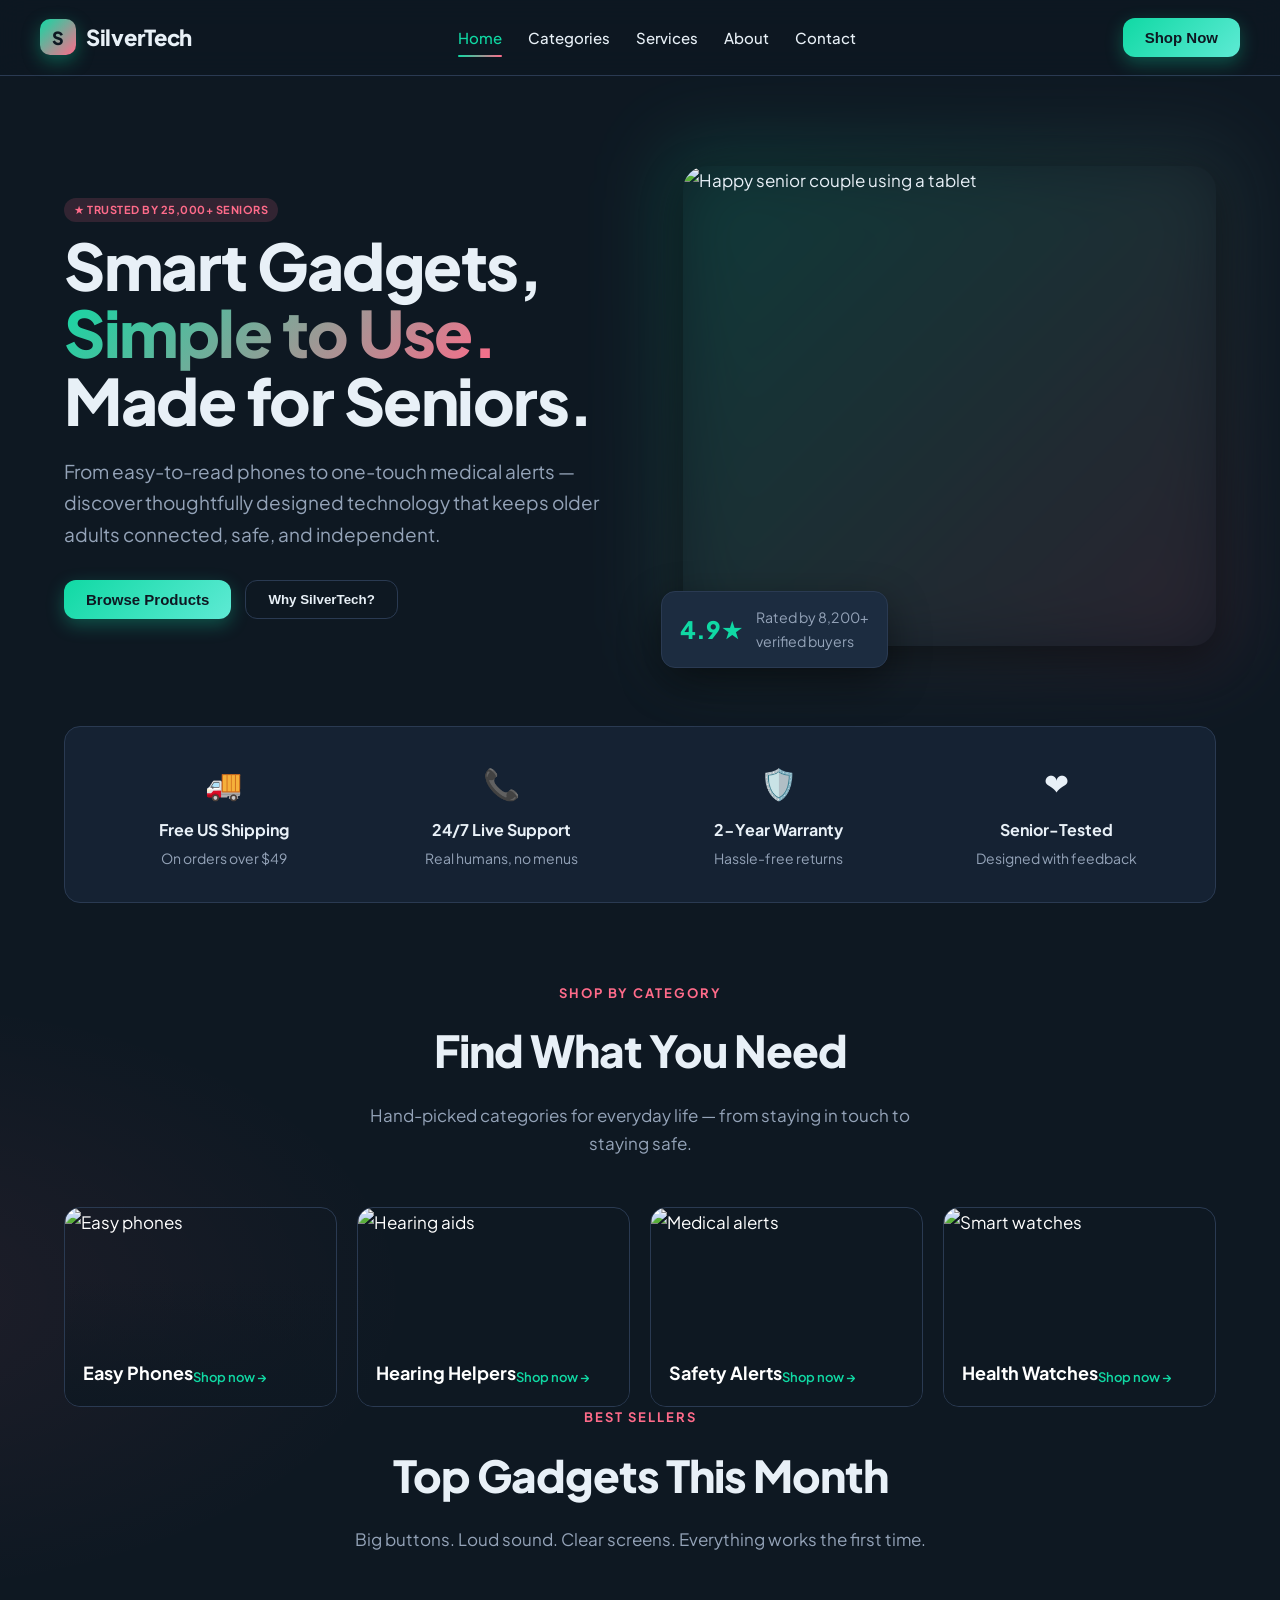
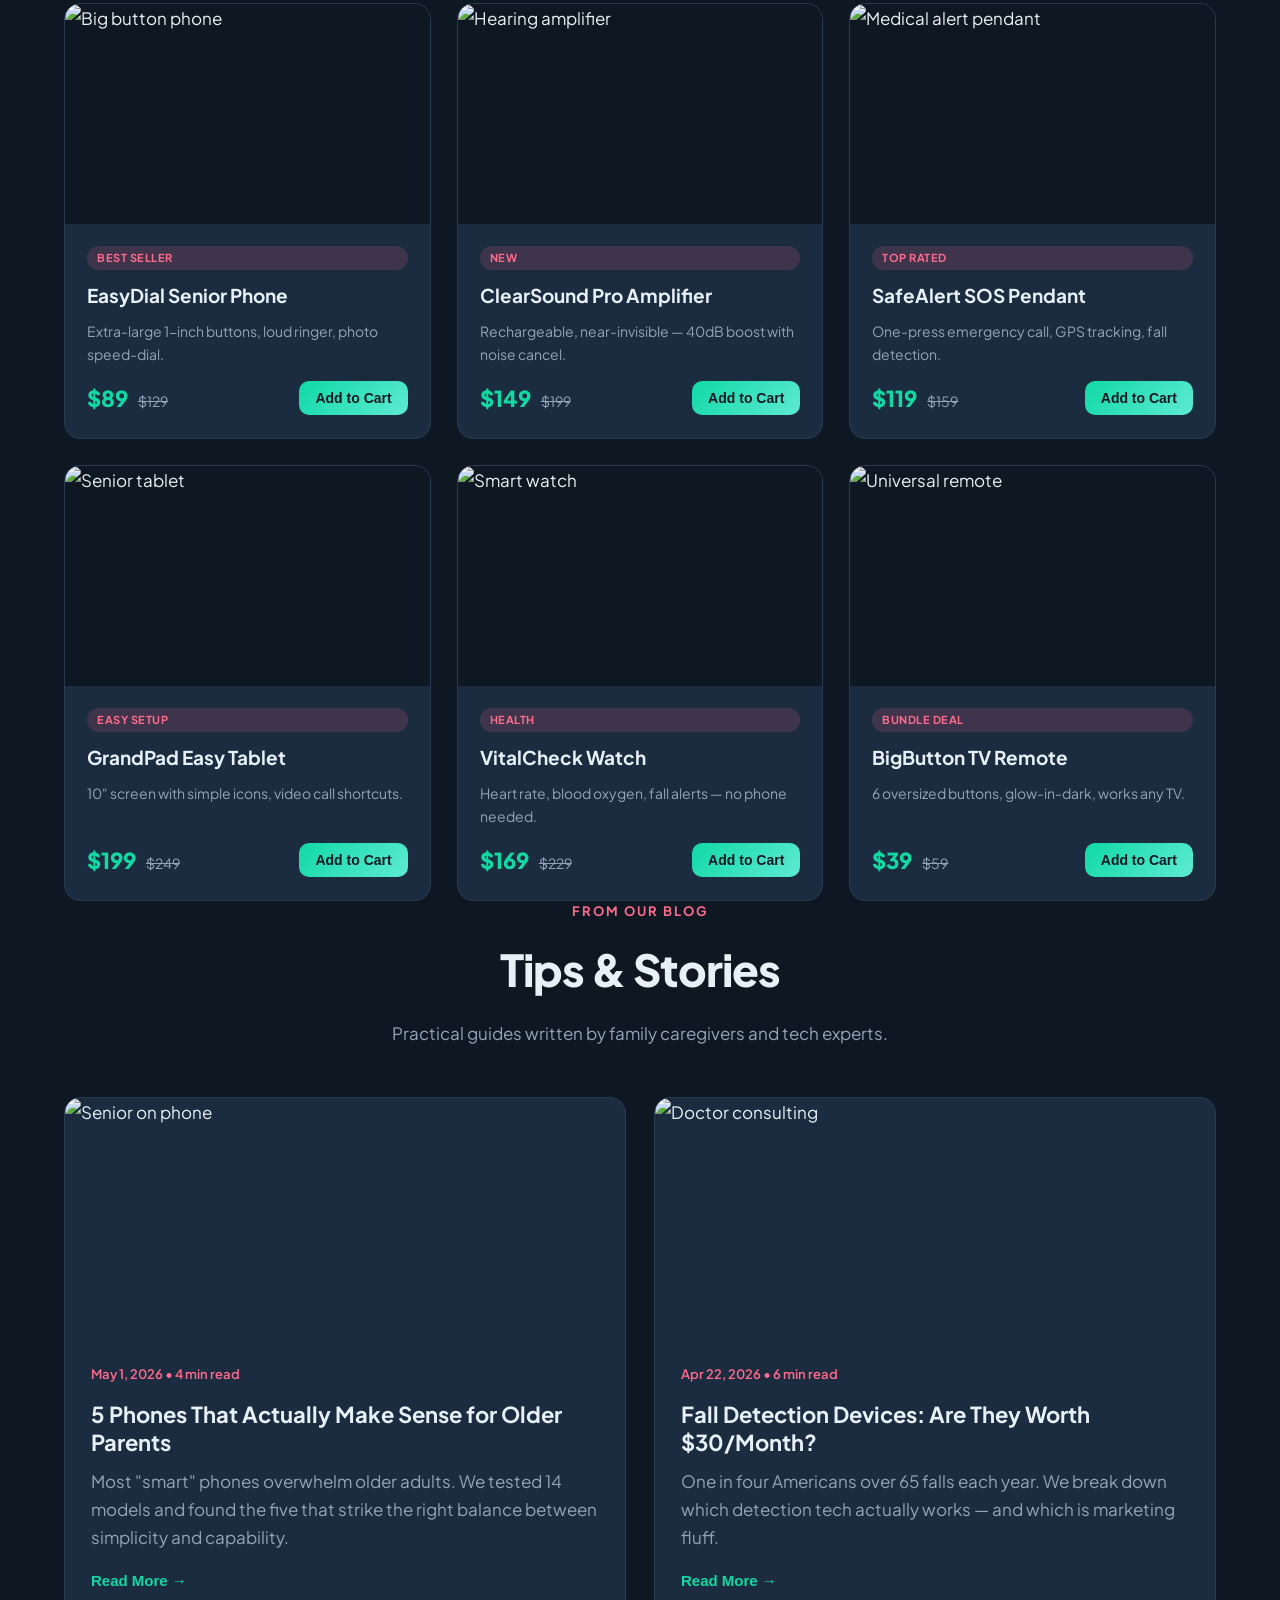
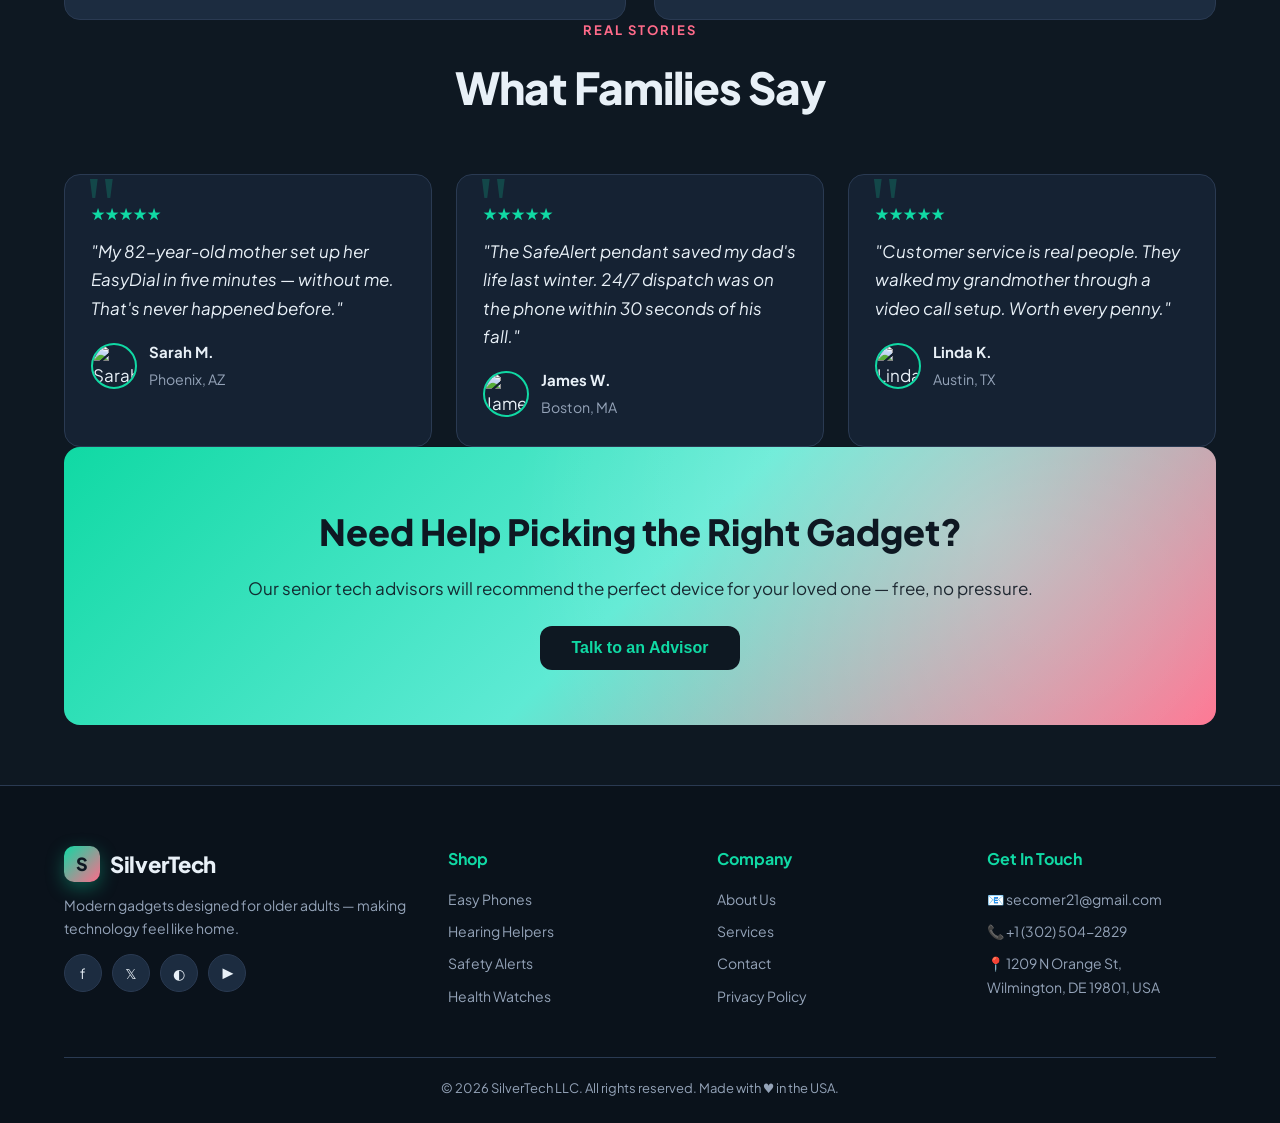
==== index.html @ 9004e5d8 "Initial commit: SilverTech ecommerce site - 6 pages: home, categories, services, about, contact, pri" ====
<!DOCTYPE html>
<html lang="en">
<head>
<meta charset="UTF-8" />
<meta name="viewport" content="width=device-width,initial-scale=1.0" />
<title>SilverTech — Modern Gadgets Made Simple for Seniors</title>
<meta name="description" content="SilverTech offers easy-to-use modern gadgets designed for older adults — large buttons, loud sound, simple setup. Free shipping across the USA." />
<meta name="keywords" content="senior gadgets, easy phones for elderly, simple tablets, hearing amplifiers, medical alert, large button remote" />
<link rel="stylesheet" href="styles.css" />
<link rel="preconnect" href="https://fonts.googleapis.com">
<link rel="preconnect" href="https://fonts.gstatic.com" crossorigin>
<link href="https://fonts.googleapis.com/css2?family=Plus+Jakarta+Sans:wght@400;500;600;700;800&display=swap" rel="stylesheet">

<!-- Google tag (gtag.js) -->
<script async src="https://www.googletagmanager.com/gtag/js?id=G-4J046JXWVC"></script>
<script>
  window.dataLayer = window.dataLayer || [];
  function gtag(){dataLayer.push(arguments);}
  gtag('js', new Date());
  gtag('config', 'G-4J046JXWVC');
</script>
</head>
<body>

<header class="site">
  <div class="container nav">
    <a href="index.html" class="logo"><span class="dot">S</span> SilverTech</a>
    <nav>
      <ul>
        <li><a href="index.html" class="active">Home</a></li>
        <li><a href="categories.html">Categories</a></li>
        <li><a href="services.html">Services</a></li>
        <li><a href="about.html">About</a></li>
        <li><a href="contact.html">Contact</a></li>
      </ul>
    </nav>
    <button class="cta" onclick="location.href='#products'">Shop Now</button>
    <button class="menu-btn" aria-label="Menu">☰</button>
  </div>
</header>

<!-- HERO -->
<section class="container">
  <div class="hero">
    <div>
      <span class="tag">★ TRUSTED BY 25,000+ SENIORS</span>
      <h1>Smart Gadgets, <span>Simple to Use.</span> Made for Seniors.</h1>
      <p>From easy-to-read phones to one-touch medical alerts — discover thoughtfully designed technology that keeps older adults connected, safe, and independent.</p>
      <div class="hero-actions">
        <button class="cta" onclick="location.href='#products'">Browse Products</button>
        <button class="btn-ghost" onclick="location.href='about.html'">Why SilverTech?</button>
      </div>
    </div>
    <div class="hero-img">
      <img src="https://images.unsplash.com/photo-1573497019940-1c28c88b4f3e?w=900&q=80" alt="Happy senior couple using a tablet" />
      <div class="badge">
        <div class="num">4.9★</div>
        <small>Rated by 8,200+<br/>verified buyers</small>
      </div>
    </div>
  </div>

  <!-- TRUST STRIP -->
  <div class="trust">
    <div><div class="ic">🚚</div><h4>Free US Shipping</h4><p>On orders over $49</p></div>
    <div><div class="ic">📞</div><h4>24/7 Live Support</h4><p>Real humans, no menus</p></div>
    <div><div class="ic">🛡️</div><h4>2-Year Warranty</h4><p>Hassle-free returns</p></div>
    <div><div class="ic">❤️</div><h4>Senior-Tested</h4><p>Designed with feedback</p></div>
  </div>
</section>

<!-- CATEGORIES -->
<section class="container">
  <div class="section-head">
    <span class="eyebrow">Shop By Category</span>
    <h2>Find What You Need</h2>
    <p>Hand-picked categories for everyday life — from staying in touch to staying safe.</p>
  </div>
  <div class="cats">
    <a href="categories.html#phones" class="cat"><img src="https://images.unsplash.com/photo-1511707171634-5f897ff02aa9?w=600&q=80" alt="Easy phones"><div class="label">Easy Phones<br/><span>Shop now →</span></div></a>
    <a href="categories.html#hearing" class="cat"><img src="https://images.unsplash.com/photo-1585060544812-6b45742d762f?w=600&q=80" alt="Hearing aids"><div class="label">Hearing Helpers<br/><span>Shop now →</span></div></a>
    <a href="categories.html#safety" class="cat"><img src="https://images.unsplash.com/photo-1559757175-0eb30cd8c063?w=600&q=80" alt="Medical alerts"><div class="label">Safety Alerts<br/><span>Shop now →</span></div></a>
    <a href="categories.html#health" class="cat"><img src="https://images.unsplash.com/photo-1546868871-7041f2a55e12?w=600&q=80" alt="Smart watches"><div class="label">Health Watches<br/><span>Shop now →</span></div></a>
  </div>
</section>

<!-- PRODUCTS -->
<section class="container" id="products">
  <div class="section-head">
    <span class="eyebrow">Best Sellers</span>
    <h2>Top Gadgets This Month</h2>
    <p>Big buttons. Loud sound. Clear screens. Everything works the first time.</p>
  </div>
  <div class="products">

    <div class="card">
      <div class="img"><img src="https://images.unsplash.com/photo-1592890288564-76628a30a657?w=700&q=80" alt="Big button phone"></div>
      <div class="body">
        <span class="tag">Best Seller</span>
        <h3>EasyDial Senior Phone</h3>
        <p class="desc">Extra-large 1-inch buttons, loud ringer, photo speed-dial.</p>
        <div class="row">
          <div class="price">$89 <small>$129</small></div>
          <button class="add">Add to Cart</button>
        </div>
      </div>
    </div>

    <div class="card">
      <div class="img"><img src="https://images.unsplash.com/photo-1617470702892-da4f436b7afc?w=700&q=80" alt="Hearing amplifier"></div>
      <div class="body">
        <span class="tag">New</span>
        <h3>ClearSound Pro Amplifier</h3>
        <p class="desc">Rechargeable, near-invisible — 40dB boost with noise cancel.</p>
        <div class="row">
          <div class="price">$149 <small>$199</small></div>
          <button class="add">Add to Cart</button>
        </div>
      </div>
    </div>

    <div class="card">
      <div class="img"><img src="https://images.unsplash.com/photo-1617043786394-f977fa12eddf?w=700&q=80" alt="Medical alert pendant"></div>
      <div class="body">
        <span class="tag">Top Rated</span>
        <h3>SafeAlert SOS Pendant</h3>
        <p class="desc">One-press emergency call, GPS tracking, fall detection.</p>
        <div class="row">
          <div class="price">$119 <small>$159</small></div>
          <button class="add">Add to Cart</button>
        </div>
      </div>
    </div>

    <div class="card">
      <div class="img"><img src="https://images.unsplash.com/photo-1576243345690-4e4b79b63288?w=700&q=80" alt="Senior tablet"></div>
      <div class="body">
        <span class="tag">Easy Setup</span>
        <h3>GrandPad Easy Tablet</h3>
        <p class="desc">10" screen with simple icons, video call shortcuts.</p>
        <div class="row">
          <div class="price">$199 <small>$249</small></div>
          <button class="add">Add to Cart</button>
        </div>
      </div>
    </div>

    <div class="card">
      <div class="img"><img src="https://images.unsplash.com/photo-1523275335684-37898b6baf30?w=700&q=80" alt="Smart watch"></div>
      <div class="body">
        <span class="tag">Health</span>
        <h3>VitalCheck Watch</h3>
        <p class="desc">Heart rate, blood oxygen, fall alerts — no phone needed.</p>
        <div class="row">
          <div class="price">$169 <small>$229</small></div>
          <button class="add">Add to Cart</button>
        </div>
      </div>
    </div>

    <div class="card">
      <div class="img"><img src="https://images.unsplash.com/photo-1593359677879-a4bb92f829d1?w=700&q=80" alt="Universal remote"></div>
      <div class="body">
        <span class="tag">Bundle Deal</span>
        <h3>BigButton TV Remote</h3>
        <p class="desc">6 oversized buttons, glow-in-dark, works any TV.</p>
        <div class="row">
          <div class="price">$39 <small>$59</small></div>
          <button class="add">Add to Cart</button>
        </div>
      </div>
    </div>

  </div>
</section>

<!-- ARTICLES -->
<section class="container">
  <div class="section-head">
    <span class="eyebrow">From Our Blog</span>
    <h2>Tips & Stories</h2>
    <p>Practical guides written by family caregivers and tech experts.</p>
  </div>
  <div class="articles">

    <article class="article">
      <div class="img"><img src="https://images.unsplash.com/photo-1581579186913-45ac3e6efe93?w=900&q=80" alt="Senior on phone"></div>
      <div class="body">
        <div class="meta">May 1, 2026 • 4 min read</div>
        <h3>5 Phones That Actually Make Sense for Older Parents</h3>
        <p class="preview">Most "smart" phones overwhelm older adults. We tested 14 models and found the five that strike the right balance between simplicity and capability.</p>
        <div class="full">
          <p>Our top pick is the EasyDial Senior Phone — it skips touchscreens entirely in favor of large physical buttons that give a satisfying click. Each speed-dial slot holds a photo, so calling a grandchild is as easy as pressing their face.</p>
          <p>For those who want something more capable, the GrandPad-style tablets we tested have one home screen, no app store, and a single "Help" button that connects to a real human in under 30 seconds.</p>
          <p><strong>Key takeaway:</strong> simpler isn't dumber — it's respectful design. The best phones we tested removed everything that wasn't essential and made the remaining features impossible to mess up.</p>
        </div>
        <button class="read-more">Read More →</button>
      </div>
    </article>

    <article class="article">
      <div class="img"><img src="https://images.unsplash.com/photo-1576091160550-2173dba999ef?w=900&q=80" alt="Doctor consulting"></div>
      <div class="body">
        <div class="meta">Apr 22, 2026 • 6 min read</div>
        <h3>Fall Detection Devices: Are They Worth $30/Month?</h3>
        <p class="preview">One in four Americans over 65 falls each year. We break down which detection tech actually works — and which is marketing fluff.</p>
        <div class="full">
          <p>Modern fall-detection pendants use accelerometers and AI to distinguish a real fall from someone sitting down quickly. The best units (like our SafeAlert Pendant) achieve over 95% accuracy in independent testing — meaning fewer false alarms and faster response when it matters.</p>
          <p>Monthly monitoring fees range from $25 to $50. We recommend starting with a basic plan that includes 24/7 dispatch, GPS, and two-way voice. Skip the "wellness check" upsells — most people don't use them.</p>
          <p><strong>Bottom line:</strong> if your loved one lives alone or has had a fall in the past year, a quality detection device is one of the highest-ROI purchases a family can make.</p>
        </div>
        <button class="read-more">Read More →</button>
      </div>
    </article>

  </div>
</section>

<!-- TESTIMONIALS -->
<section class="container">
  <div class="section-head">
    <span class="eyebrow">Real Stories</span>
    <h2>What Families Say</h2>
  </div>
  <div class="testis">
    <div class="testi">
      <div class="stars">★★★★★</div>
      <p>"My 82-year-old mother set up her EasyDial in five minutes — without me. That's never happened before."</p>
      <div class="who">
        <img src="https://images.unsplash.com/photo-1494790108377-be9c29b29330?w=200&q=80" alt="Sarah">
        <div><h5>Sarah M.</h5><small>Phoenix, AZ</small></div>
      </div>
    </div>
    <div class="testi">
      <div class="stars">★★★★★</div>
      <p>"The SafeAlert pendant saved my dad's life last winter. 24/7 dispatch was on the phone within 30 seconds of his fall."</p>
      <div class="who">
        <img src="https://images.unsplash.com/photo-1507003211169-0a1dd7228f2d?w=200&q=80" alt="James">
        <div><h5>James W.</h5><small>Boston, MA</small></div>
      </div>
    </div>
    <div class="testi">
      <div class="stars">★★★★★</div>
      <p>"Customer service is real people. They walked my grandmother through a video call setup. Worth every penny."</p>
      <div class="who">
        <img src="https://images.unsplash.com/photo-1438761681033-6461ffad8d80?w=200&q=80" alt="Linda">
        <div><h5>Linda K.</h5><small>Austin, TX</small></div>
      </div>
    </div>
  </div>
</section>

<!-- CTA BAND -->
<section class="container">
  <div class="cta-band">
    <h2>Need Help Picking the Right Gadget?</h2>
    <p>Our senior tech advisors will recommend the perfect device for your loved one — free, no pressure.</p>
    <button onclick="location.href='contact.html'">Talk to an Advisor</button>
  </div>
</section>

<!-- FOOTER -->
<footer>
  <div class="container">
    <div class="foot-grid">
      <div class="foot-about">
        <div class="logo"><span class="dot">S</span> SilverTech</div>
        <p>Modern gadgets designed for older adults — making technology feel like home.</p>
        <div class="socials">
          <a href="#" aria-label="Facebook">f</a>
          <a href="#" aria-label="Twitter">𝕏</a>
          <a href="#" aria-label="Instagram">◐</a>
          <a href="#" aria-label="YouTube">▶</a>
        </div>
      </div>
      <div>
        <h4>Shop</h4>
        <ul>
          <li><a href="categories.html#phones">Easy Phones</a></li>
          <li><a href="categories.html#hearing">Hearing Helpers</a></li>
          <li><a href="categories.html#safety">Safety Alerts</a></li>
          <li><a href="categories.html#health">Health Watches</a></li>
        </ul>
      </div>
      <div>
        <h4>Company</h4>
        <ul>
          <li><a href="about.html">About Us</a></li>
          <li><a href="services.html">Services</a></li>
          <li><a href="contact.html">Contact</a></li>
          <li><a href="privacy.html">Privacy Policy</a></li>
        </ul>
      </div>
      <div>
        <h4>Get In Touch</h4>
        <ul>
          <li>📧 secomer21@gmail.com</li>
          <li>📞 +1 (302) 504-2829</li>
          <li>📍 1209 N Orange St,<br/>Wilmington, DE 19801, USA</li>
        </ul>
      </div>
    </div>
    <div class="foot-bottom">© 2026 SilverTech LLC. All rights reserved. Made with ♥ in the USA.</div>
  </div>
</footer>

<script src="script.js"></script>
</body>
</html>
---- styles.css ----
/* SilverTech — Midnight Teal + Emerald + Coral Theme */
:root{
  --bg:#0e1822;
  --bg-2:#152233;
  --card:#1c2c40;
  --line:#2a3a52;
  --text:#e8f0f7;
  --muted:#94a3b8;
  --accent:#10d9a4;        /* emerald mint */
  --accent-2:#5eead4;      /* light teal */
  --pink:#ff6b8a;          /* coral pink */
  --pink-2:#ff9bb3;
  --good:#4ade80;
  --radius:16px;
  --shadow:0 14px 40px rgba(0,0,0,.45);
  --max:1200px;
}
*{box-sizing:border-box;margin:0;padding:0}
html{scroll-behavior:smooth}
body{
  font-family:'Plus Jakarta Sans','Inter',system-ui,-apple-system,sans-serif;
  background:
    radial-gradient(1200px 600px at 80% -10%, rgba(16,217,164,.08), transparent 60%),
    radial-gradient(900px 500px at -10% 30%, rgba(255,107,138,.07), transparent 60%),
    var(--bg);
  color:var(--text);
  line-height:1.65;
  font-size:17px;
  min-height:100vh;
}
a{color:var(--accent-2);text-decoration:none}
a:hover{color:var(--accent)}
img{max-width:100%;display:block}
.container{max-width:var(--max);margin:0 auto;padding:0 24px}

/* HEADER */
header.site{
  position:sticky;top:0;z-index:50;
  background:rgba(14,24,34,.85);
  backdrop-filter:blur(14px);
  border-bottom:1px solid var(--line);
}
.nav{display:flex;align-items:center;justify-content:space-between;padding:18px 0;gap:20px}
.logo{display:flex;align-items:center;gap:10px;font-weight:800;font-size:22px;letter-spacing:-.3px;color:var(--text)}
.logo .dot{
  width:36px;height:36px;border-radius:10px;
  background:linear-gradient(135deg,var(--accent),var(--pink));
  display:grid;place-items:center;color:#0e1822;font-weight:900;font-size:18px;
  box-shadow:0 6px 18px rgba(16,217,164,.35);
}
nav ul{display:flex;gap:26px;list-style:none}
nav a{color:var(--text);font-weight:500;font-size:15px;position:relative;padding:6px 0}
nav a:hover{color:var(--accent)}
nav a.active{color:var(--accent)}
nav a.active::after{
  content:'';position:absolute;bottom:-4px;left:0;right:0;height:2px;
  background:linear-gradient(90deg,var(--accent),var(--pink));border-radius:2px;
}
.cta{
  background:linear-gradient(135deg,var(--accent),var(--accent-2));
  color:#0e1822;padding:11px 22px;border-radius:12px;
  font-weight:700;border:none;cursor:pointer;font-size:15px;
  transition:transform .15s ease,box-shadow .2s;
  box-shadow:0 6px 18px rgba(16,217,164,.3);
}
.cta:hover{transform:translateY(-2px);box-shadow:0 10px 24px rgba(16,217,164,.45)}
.menu-btn{display:none;background:none;border:none;color:var(--text);font-size:26px;cursor:pointer}

/* HERO */
.hero{
  display:grid;grid-template-columns:1.05fr 1fr;gap:60px;align-items:center;
  padding:90px 0 80px;
}
.hero h1{
  font-size:clamp(36px,5.2vw,64px);font-weight:800;line-height:1.05;
  letter-spacing:-1.5px;margin-bottom:22px;
}
.hero h1 span{
  background:linear-gradient(135deg,var(--accent),var(--pink));
  -webkit-background-clip:text;background-clip:text;color:transparent;
}
.hero p{color:var(--muted);font-size:19px;margin-bottom:30px;max-width:540px}
.hero-actions{display:flex;gap:14px;flex-wrap:wrap}
.btn-ghost{
  padding:11px 22px;border-radius:12px;border:1.5px solid var(--line);
  color:var(--text);font-weight:600;background:transparent;cursor:pointer;
  transition:all .2s;
}
.btn-ghost:hover{border-color:var(--accent);color:var(--accent);background:rgba(16,217,164,.06)}
.hero-img{position:relative}
.hero-img img{border-radius:24px;box-shadow:var(--shadow);width:100%;height:480px;object-fit:cover}
.hero-img::before{
  content:'';position:absolute;inset:-20px;border-radius:30px;z-index:-1;
  background:linear-gradient(135deg,rgba(16,217,164,.3),rgba(255,107,138,.2));
  filter:blur(40px);opacity:.6;
}
.badge{
  position:absolute;bottom:-22px;left:-22px;background:var(--card);
  padding:14px 18px;border-radius:14px;border:1px solid var(--line);
  display:flex;align-items:center;gap:12px;box-shadow:var(--shadow);
}
.badge .num{font-size:24px;font-weight:800;color:var(--accent)}
.badge small{color:var(--muted)}

/* TRUST STRIP */
.trust{
  display:grid;grid-template-columns:repeat(4,1fr);gap:24px;
  padding:32px;background:var(--bg-2);border-radius:var(--radius);
  margin-bottom:80px;border:1px solid var(--line);
}
.trust div{text-align:center}
.trust .ic{font-size:30px;margin-bottom:8px}
.trust h4{font-size:16px;margin-bottom:4px}
.trust p{color:var(--muted);font-size:14px}

/* SECTION */
section{padding:70px 0}
.section-head{text-align:center;margin-bottom:50px}
.section-head .eyebrow{
  color:var(--pink);font-weight:700;font-size:13px;letter-spacing:2px;
  text-transform:uppercase;margin-bottom:10px;display:block;
}
.section-head h2{font-size:clamp(28px,3.5vw,44px);font-weight:800;letter-spacing:-1px}
.section-head p{color:var(--muted);max-width:600px;margin:14px auto 0}

/* PRODUCTS */
.products{display:grid;grid-template-columns:repeat(3,1fr);gap:26px}
.card{
  background:var(--card);border-radius:var(--radius);overflow:hidden;
  border:1px solid var(--line);transition:transform .25s ease,border-color .25s,box-shadow .25s;
  display:flex;flex-direction:column;
}
.card:hover{transform:translateY(-6px);border-color:var(--accent);box-shadow:0 20px 40px rgba(16,217,164,.15)}
.card .img{height:220px;overflow:hidden;background:#0e1822;position:relative}
.card .img img{width:100%;height:100%;object-fit:cover;transition:transform .4s}
.card:hover .img img{transform:scale(1.07)}
.card .body{padding:22px;display:flex;flex-direction:column;flex:1}
.card h3{font-size:19px;margin-bottom:8px}
.card .desc{color:var(--muted);font-size:14px;margin-bottom:14px;min-height:42px}
.card .row{display:flex;align-items:center;justify-content:space-between;margin-top:auto}
.price{font-size:22px;font-weight:800;color:var(--accent)}
.price small{color:var(--muted);font-weight:400;text-decoration:line-through;margin-left:6px;font-size:14px}
.add{
  background:linear-gradient(135deg,var(--accent),var(--accent-2));
  color:#0e1822;border:none;padding:9px 16px;
  border-radius:10px;font-weight:700;cursor:pointer;font-size:14px;
  transition:transform .15s;
}
.add:hover{transform:translateY(-1px)}
.tag{
  display:inline-block;background:rgba(255,107,138,.15);color:var(--pink);
  padding:3px 10px;border-radius:20px;font-size:11px;font-weight:700;
  letter-spacing:.5px;margin-bottom:10px;text-transform:uppercase;
}
.tag.green{background:rgba(16,217,164,.15);color:var(--accent)}

/* CATEGORIES */
.cats{display:grid;grid-template-columns:repeat(4,1fr);gap:20px}
.cat{
  position:relative;height:200px;border-radius:var(--radius);overflow:hidden;
  cursor:pointer;border:1px solid var(--line);text-decoration:none;color:#fff;
}
.cat img{width:100%;height:100%;object-fit:cover;transition:transform .4s}
.cat:hover img{transform:scale(1.1)}
.cat .label{
  position:absolute;inset:0;
  background:linear-gradient(transparent 35%,rgba(14,24,34,.92));
  display:flex;align-items:flex-end;padding:18px;color:#fff;font-weight:700;font-size:18px;
}
.cat .label span{
  display:inline-block;color:var(--accent);font-size:13px;font-weight:600;
  margin-top:4px;
}
.cat:hover{border-color:var(--accent)}

/* FILTER BAR */
.filter-bar{
  display:flex;flex-wrap:wrap;gap:10px;justify-content:center;margin-bottom:40px;
}
.filter-btn{
  background:var(--card);border:1px solid var(--line);color:var(--text);
  padding:10px 20px;border-radius:30px;cursor:pointer;font-weight:600;font-size:14px;
  transition:all .2s;
}
.filter-btn:hover{border-color:var(--accent);color:var(--accent)}
.filter-btn.active{
  background:linear-gradient(135deg,var(--accent),var(--accent-2));
  color:#0e1822;border-color:transparent;
}

/* ARTICLES */
.articles{display:grid;grid-template-columns:repeat(2,1fr);gap:28px}
.article{
  background:var(--card);border-radius:var(--radius);overflow:hidden;
  border:1px solid var(--line);transition:border-color .2s;
}
.article:hover{border-color:var(--accent)}
.article .img{height:240px;overflow:hidden}
.article .img img{width:100%;height:100%;object-fit:cover;transition:transform .4s}
.article:hover .img img{transform:scale(1.05)}
.article .body{padding:26px}
.article h3{font-size:22px;margin-bottom:10px;line-height:1.3}
.article .meta{color:var(--pink);font-size:13px;margin-bottom:14px;font-weight:600}
.article .preview{color:var(--muted);margin-bottom:14px}
.article .full{display:none;color:var(--muted);margin-bottom:14px;animation:fade .3s ease}
.article .full.open{display:block}
.read-more{
  background:transparent;color:var(--accent);border:none;font-weight:700;
  cursor:pointer;font-size:15px;padding:0;
}
.read-more:hover{color:var(--accent-2)}
@keyframes fade{from{opacity:0;transform:translateY(-4px)}to{opacity:1;transform:translateY(0)}}

/* TESTIMONIALS */
.testis{display:grid;grid-template-columns:repeat(3,1fr);gap:24px}
.testi{
  background:var(--bg-2);padding:26px;border-radius:var(--radius);
  border:1px solid var(--line);position:relative;
}
.testi::before{
  content:'"';position:absolute;top:-10px;left:20px;font-size:80px;line-height:1;
  color:var(--accent);opacity:.2;font-family:Georgia,serif;
}
.testi .stars{color:var(--accent);margin-bottom:10px;font-size:16px}
.testi p{color:var(--text);margin-bottom:18px;font-style:italic;position:relative;z-index:1}
.testi .who{display:flex;align-items:center;gap:12px}
.testi .who img{width:46px;height:46px;border-radius:50%;object-fit:cover;border:2px solid var(--accent)}
.testi .who h5{font-size:15px}
.testi .who small{color:var(--muted)}

/* CTA BAND */
.cta-band{
  background:linear-gradient(135deg,var(--accent) 0%,var(--accent-2) 50%,var(--pink) 100%);
  color:#0e1822;border-radius:var(--radius);padding:55px;text-align:center;
  position:relative;overflow:hidden;
}
.cta-band::before{
  content:'';position:absolute;inset:0;
  background:radial-gradient(circle at 80% 30%, rgba(255,255,255,.25),transparent 50%);
}
.cta-band h2{font-size:36px;margin-bottom:12px;font-weight:800;position:relative}
.cta-band p{font-size:17px;margin-bottom:24px;opacity:.9;position:relative}
.cta-band button{
  background:#0e1822;color:var(--accent);padding:13px 32px;border:none;
  border-radius:12px;font-weight:700;font-size:16px;cursor:pointer;position:relative;
  transition:transform .15s;
}
.cta-band button:hover{transform:translateY(-2px);background:#000}

/* FOOTER */
footer{background:#0a121b;padding:60px 0 24px;margin-top:60px;border-top:1px solid var(--line)}
.foot-grid{display:grid;grid-template-columns:1.5fr 1fr 1fr 1fr;gap:40px;margin-bottom:40px}
footer h4{margin-bottom:16px;font-size:16px;color:var(--accent)}
footer ul{list-style:none}
footer li{margin-bottom:9px;color:var(--muted);font-size:14px}
footer a{color:var(--muted);font-size:14px}
footer a:hover{color:var(--accent)}
.foot-about p{color:var(--muted);font-size:14px;margin-top:12px}
.socials{display:flex;gap:10px;margin-top:14px}
.socials a{
  width:38px;height:38px;border-radius:50%;background:var(--card);
  display:grid;place-items:center;color:var(--text);transition:all .2s;
  border:1px solid var(--line);
}
.socials a:hover{
  background:linear-gradient(135deg,var(--accent),var(--pink));
  color:#0e1822;border-color:transparent;transform:translateY(-2px);
}
.foot-bottom{
  border-top:1px solid var(--line);padding-top:20px;text-align:center;
  color:var(--muted);font-size:13px;
}

/* PAGE HERO (inner pages) */
.page-hero{
  padding:80px 0 60px;text-align:center;
  background:linear-gradient(180deg,var(--bg-2),var(--bg));
  border-bottom:1px solid var(--line);
}
.page-hero h1{font-size:clamp(34px,4.8vw,56px);font-weight:800;letter-spacing:-1.5px;margin-bottom:14px}
.page-hero h1 span{
  background:linear-gradient(135deg,var(--accent),var(--pink));
  -webkit-background-clip:text;background-clip:text;color:transparent;
}
.page-hero p{color:var(--muted);font-size:18px;max-width:640px;margin:0 auto}
.bread{color:var(--muted);font-size:14px;margin-bottom:18px}
.bread a{color:var(--accent)}

/* PROSE */
.prose{max-width:820px;margin:0 auto}
.prose h2{font-size:26px;margin:36px 0 14px;color:var(--text)}
.prose h2::before{
  content:'';display:inline-block;width:6px;height:22px;background:var(--accent);
  margin-right:10px;border-radius:3px;vertical-align:middle;
}
.prose h3{font-size:20px;margin:24px 0 10px}
.prose p, .prose li{color:var(--muted);margin-bottom:12px}
.prose ul{padding-left:22px;margin-bottom:14px}
.prose strong{color:var(--text)}
.prose a{color:var(--accent)}

/* CONTACT */
.contact-grid{display:grid;grid-template-columns:1fr 1.2fr;gap:40px}
.contact-info .item{
  display:flex;gap:14px;padding:18px;background:var(--card);
  border-radius:var(--radius);margin-bottom:14px;border:1px solid var(--line);
  transition:border-color .2s;
}
.contact-info .item:hover{border-color:var(--accent)}
.contact-info .ic{font-size:22px;color:var(--accent)}
.contact-info h4{margin-bottom:4px}
.contact-info p{color:var(--muted);font-size:14px}
form.contact{
  background:var(--card);padding:30px;border-radius:var(--radius);border:1px solid var(--line);
}
form.contact label{display:block;margin-bottom:6px;font-weight:600;font-size:14px}
form.contact input,form.contact textarea{
  width:100%;padding:12px 14px;background:var(--bg);
  border:1px solid var(--line);border-radius:10px;color:var(--text);
  font-family:inherit;font-size:15px;margin-bottom:16px;
}
form.contact input:focus,form.contact textarea:focus{outline:none;border-color:var(--accent)}
form.contact textarea{min-height:140px;resize:vertical}
form.contact button{width:100%;padding:13px;font-size:16px}

/* SERVICES */
.services-grid{display:grid;grid-template-columns:repeat(3,1fr);gap:24px}
.service{
  background:var(--card);padding:30px;border-radius:var(--radius);
  border:1px solid var(--line);transition:transform .2s,border-color .2s;
}
.service:hover{transform:translateY(-4px);border-color:var(--accent)}
.service .ic{
  width:56px;height:56px;border-radius:14px;
  background:linear-gradient(135deg,rgba(16,217,164,.2),rgba(255,107,138,.15));
  color:var(--accent);display:grid;place-items:center;font-size:26px;margin-bottom:18px;
  border:1px solid var(--line);
}
.service h3{margin-bottom:10px;font-size:19px}
.service p{color:var(--muted);font-size:15px}

/* TEAM */
.team{display:grid;grid-template-columns:repeat(3,1fr);gap:24px;margin-top:40px}
.member{text-align:center}
.member img{width:100%;height:280px;object-fit:cover;border-radius:var(--radius);margin-bottom:14px;border:1px solid var(--line)}
.member h4{font-size:18px}
.member small{color:var(--accent);font-weight:600}

/* CART TOAST */
.toast{
  position:fixed;bottom:24px;right:24px;z-index:100;
  background:linear-gradient(135deg,var(--accent),var(--accent-2));
  color:#0e1822;padding:14px 22px;border-radius:12px;font-weight:700;
  box-shadow:var(--shadow);transform:translateX(120%);transition:transform .3s ease;
}
.toast.show{transform:translateX(0)}

/* RESPONSIVE */
@media(max-width:900px){
  .hero{grid-template-columns:1fr;padding:50px 0}
  .hero-img img{height:360px}
  .trust{grid-template-columns:repeat(2,1fr)}
  .products,.articles,.testis,.services-grid,.team{grid-template-columns:1fr 1fr}
  .cats{grid-template-columns:1fr 1fr}
  .foot-grid{grid-template-columns:1fr 1fr}
  .contact-grid{grid-template-columns:1fr}
  .menu-btn{display:block}
  nav ul{
    display:none;position:absolute;top:70px;left:0;right:0;background:var(--bg-2);
    flex-direction:column;padding:20px;gap:14px;border-bottom:1px solid var(--line);
  }
  nav ul.open{display:flex}
}
@media(max-width:560px){
  .products,.articles,.testis,.services-grid,.team,.cats,.foot-grid{grid-template-columns:1fr}
  .cta-band{padding:36px 24px}
  .cta-band h2{font-size:26px}
  .hero h1{font-size:38px}
}
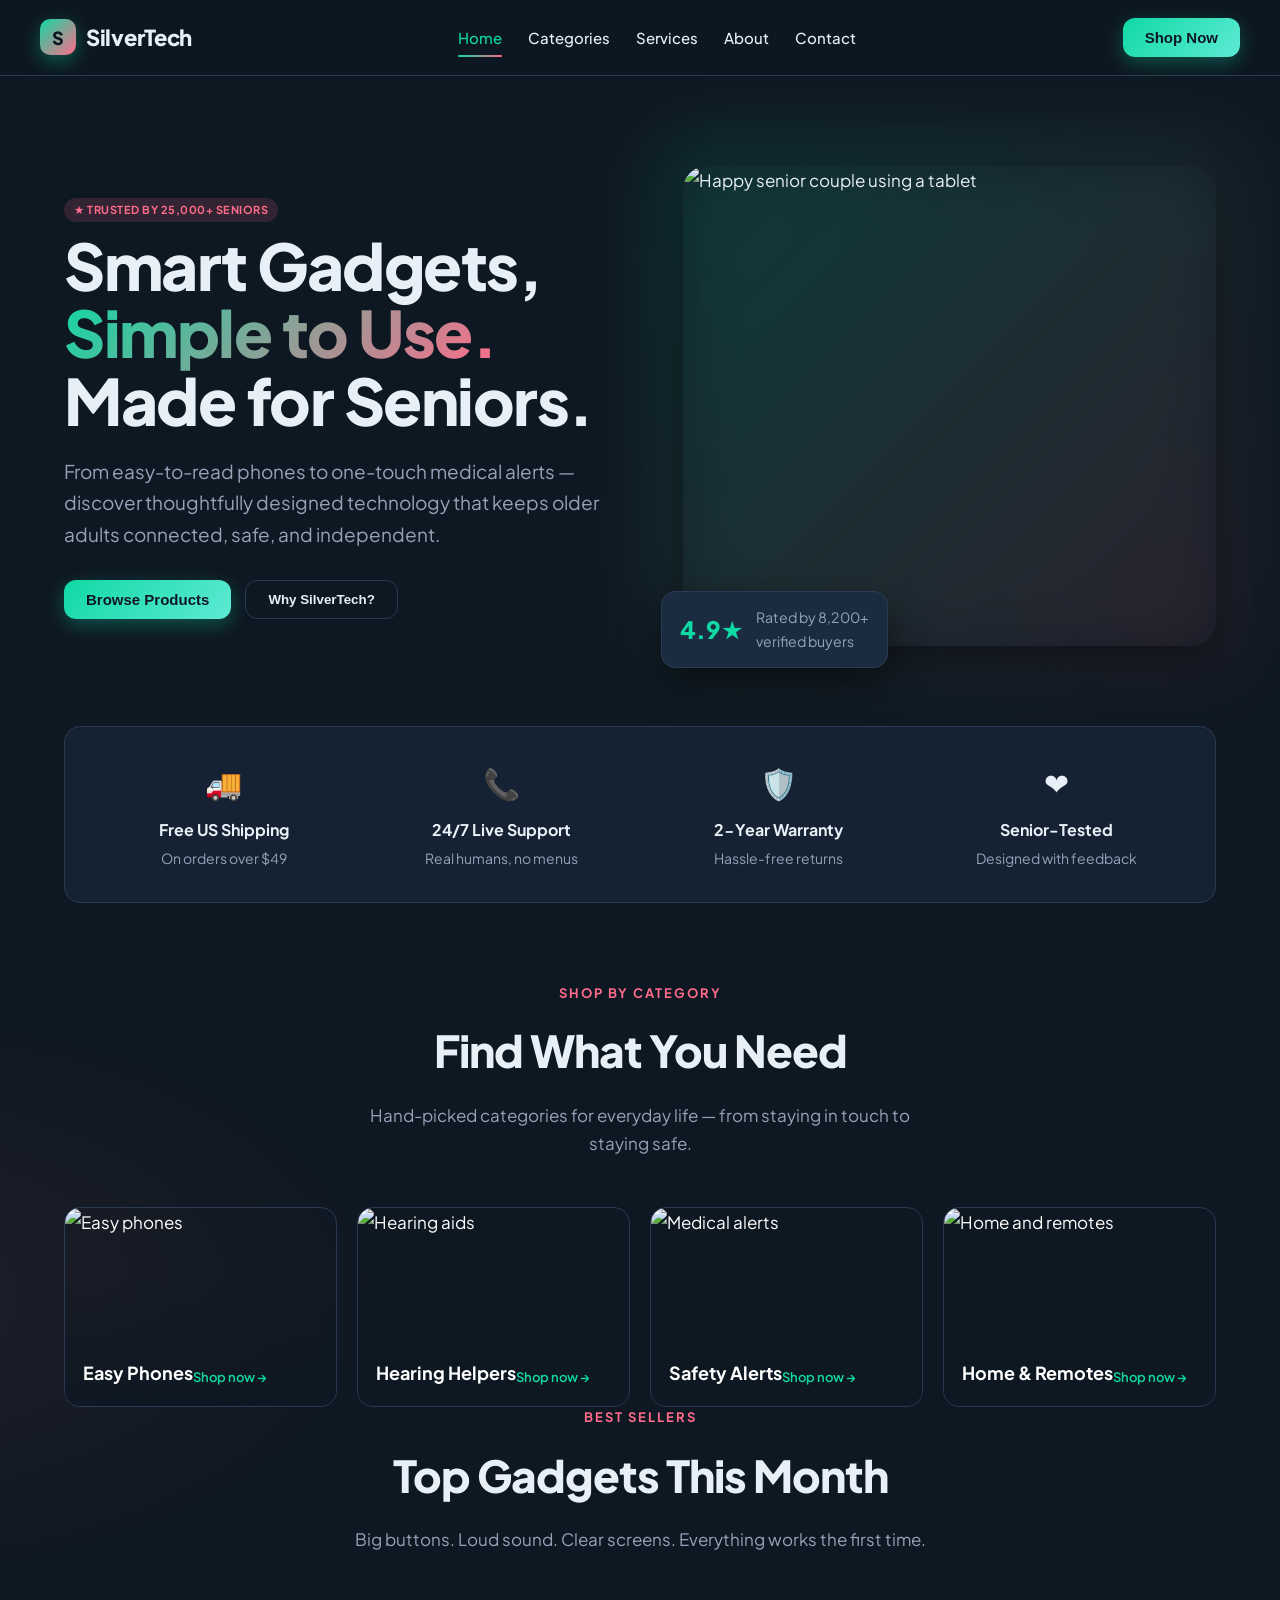
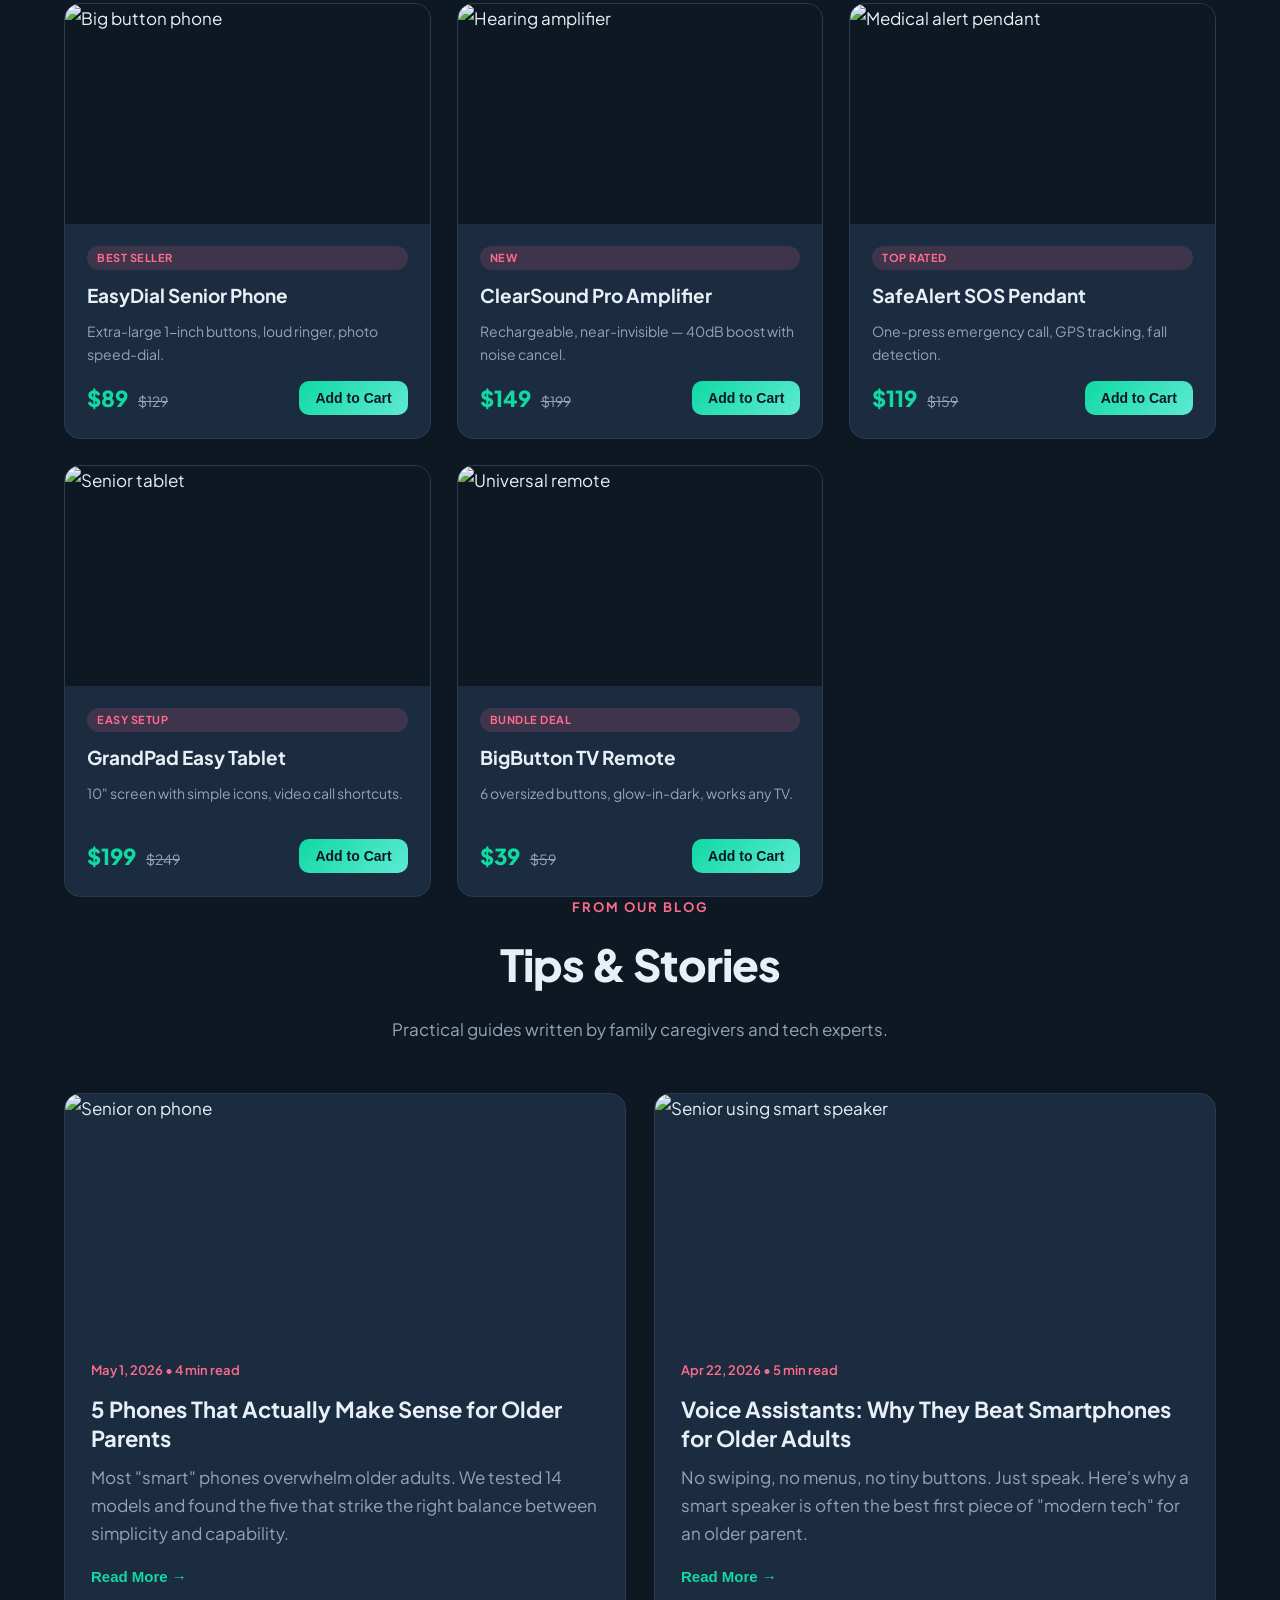
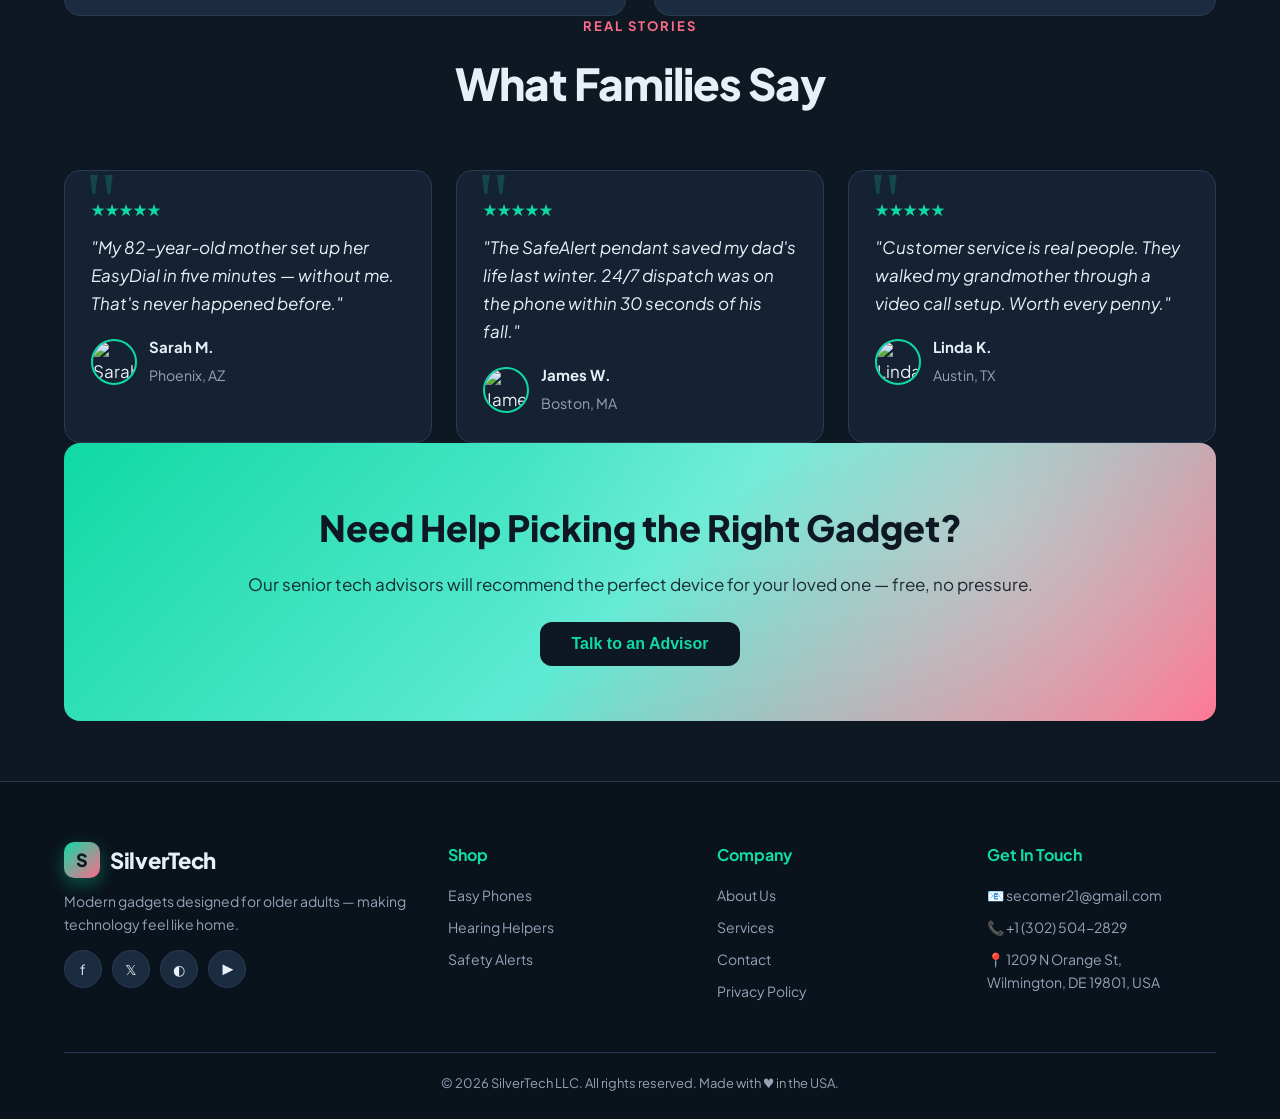
==== commit 0f45ec35: "Remove all health-related products and category - Drop VitalCheck Watch, BP Buddy, PillPal Auto Disp" ====
--- a/index.html
+++ b/index.html
@@ -80,7 +80,7 @@
     <a href="categories.html#phones" class="cat"><img src="https://images.unsplash.com/photo-1511707171634-5f897ff02aa9?w=600&q=80" alt="Easy phones"><div class="label">Easy Phones<br/><span>Shop now →</span></div></a>
     <a href="categories.html#hearing" class="cat"><img src="https://images.unsplash.com/photo-1585060544812-6b45742d762f?w=600&q=80" alt="Hearing aids"><div class="label">Hearing Helpers<br/><span>Shop now →</span></div></a>
     <a href="categories.html#safety" class="cat"><img src="https://images.unsplash.com/photo-1559757175-0eb30cd8c063?w=600&q=80" alt="Medical alerts"><div class="label">Safety Alerts<br/><span>Shop now →</span></div></a>
-    <a href="categories.html#health" class="cat"><img src="https://images.unsplash.com/photo-1546868871-7041f2a55e12?w=600&q=80" alt="Smart watches"><div class="label">Health Watches<br/><span>Shop now →</span></div></a>
+    <a href="categories.html#home" class="cat"><img src="https://images.unsplash.com/photo-1543512214-318c7553f230?w=600&q=80" alt="Home and remotes"><div class="label">Home & Remotes<br/><span>Shop now →</span></div></a>
   </div>
 </section>
 
@@ -140,19 +140,6 @@
         <p class="desc">10" screen with simple icons, video call shortcuts.</p>
         <div class="row">
           <div class="price">$199 <small>$249</small></div>
-          <button class="add">Add to Cart</button>
-        </div>
-      </div>
-    </div>
-
-    <div class="card">
-      <div class="img"><img src="https://images.unsplash.com/photo-1523275335684-37898b6baf30?w=700&q=80" alt="Smart watch"></div>
-      <div class="body">
-        <span class="tag">Health</span>
-        <h3>VitalCheck Watch</h3>
-        <p class="desc">Heart rate, blood oxygen, fall alerts — no phone needed.</p>
-        <div class="row">
-          <div class="price">$169 <small>$229</small></div>
           <button class="add">Add to Cart</button>
         </div>
       </div>
@@ -199,15 +186,15 @@
     </article>
 
     <article class="article">
-      <div class="img"><img src="https://images.unsplash.com/photo-1576091160550-2173dba999ef?w=900&q=80" alt="Doctor consulting"></div>
-      <div class="body">
-        <div class="meta">Apr 22, 2026 • 6 min read</div>
-        <h3>Fall Detection Devices: Are They Worth $30/Month?</h3>
-        <p class="preview">One in four Americans over 65 falls each year. We break down which detection tech actually works — and which is marketing fluff.</p>
+      <div class="img"><img src="https://images.unsplash.com/photo-1543512214-318c7553f230?w=900&q=80" alt="Senior using smart speaker"></div>
+      <div class="body">
+        <div class="meta">Apr 22, 2026 • 5 min read</div>
+        <h3>Voice Assistants: Why They Beat Smartphones for Older Adults</h3>
+        <p class="preview">No swiping, no menus, no tiny buttons. Just speak. Here's why a smart speaker is often the best first piece of "modern tech" for an older parent.</p>
         <div class="full">
-          <p>Modern fall-detection pendants use accelerometers and AI to distinguish a real fall from someone sitting down quickly. The best units (like our SafeAlert Pendant) achieve over 95% accuracy in independent testing — meaning fewer false alarms and faster response when it matters.</p>
-          <p>Monthly monitoring fees range from $25 to $50. We recommend starting with a basic plan that includes 24/7 dispatch, GPS, and two-way voice. Skip the "wellness check" upsells — most people don't use them.</p>
-          <p><strong>Bottom line:</strong> if your loved one lives alone or has had a fall in the past year, a quality detection device is one of the highest-ROI purchases a family can make.</p>
+          <p>Voice assistants like the Echo Companion remove the biggest barriers older adults face with technology — fine motor coordination, small text, and confusing menus. "Call my daughter" or "play the radio" replaces a multi-step process with a single sentence.</p>
+          <p>Setup takes one of our advisors about 15 minutes over video. After that, the device essentially disappears into the home — sitting on a kitchen counter, ready whenever it's needed.</p>
+          <p><strong>Best use cases:</strong> hands-free calls, daily news, weather, music, medication reminders, and emergency contacts. <strong>Skip:</strong> shopping features and skill stores — they add complexity without real benefit.</p>
         </div>
         <button class="read-more">Read More →</button>
       </div>
@@ -279,7 +266,7 @@
           <li><a href="categories.html#phones">Easy Phones</a></li>
           <li><a href="categories.html#hearing">Hearing Helpers</a></li>
           <li><a href="categories.html#safety">Safety Alerts</a></li>
-          <li><a href="categories.html#health">Health Watches</a></li>
+          
         </ul>
       </div>
       <div>
